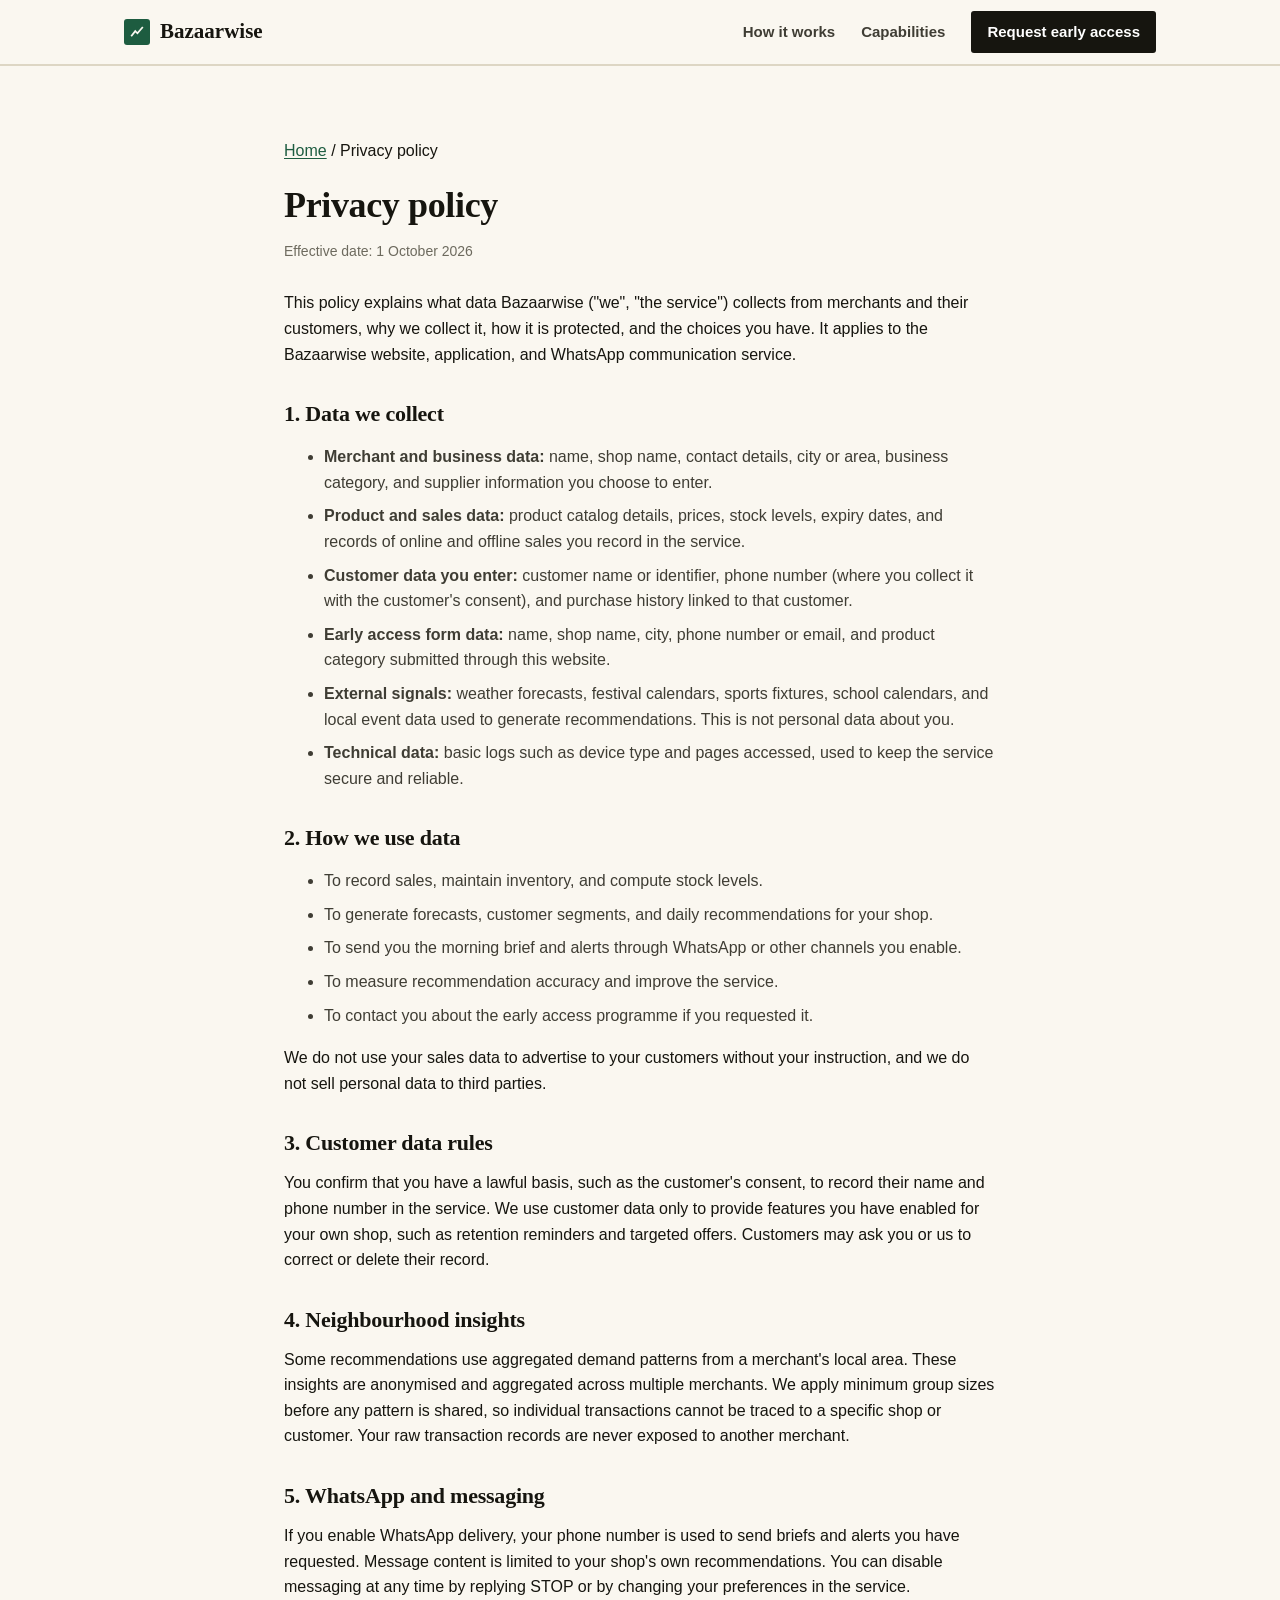
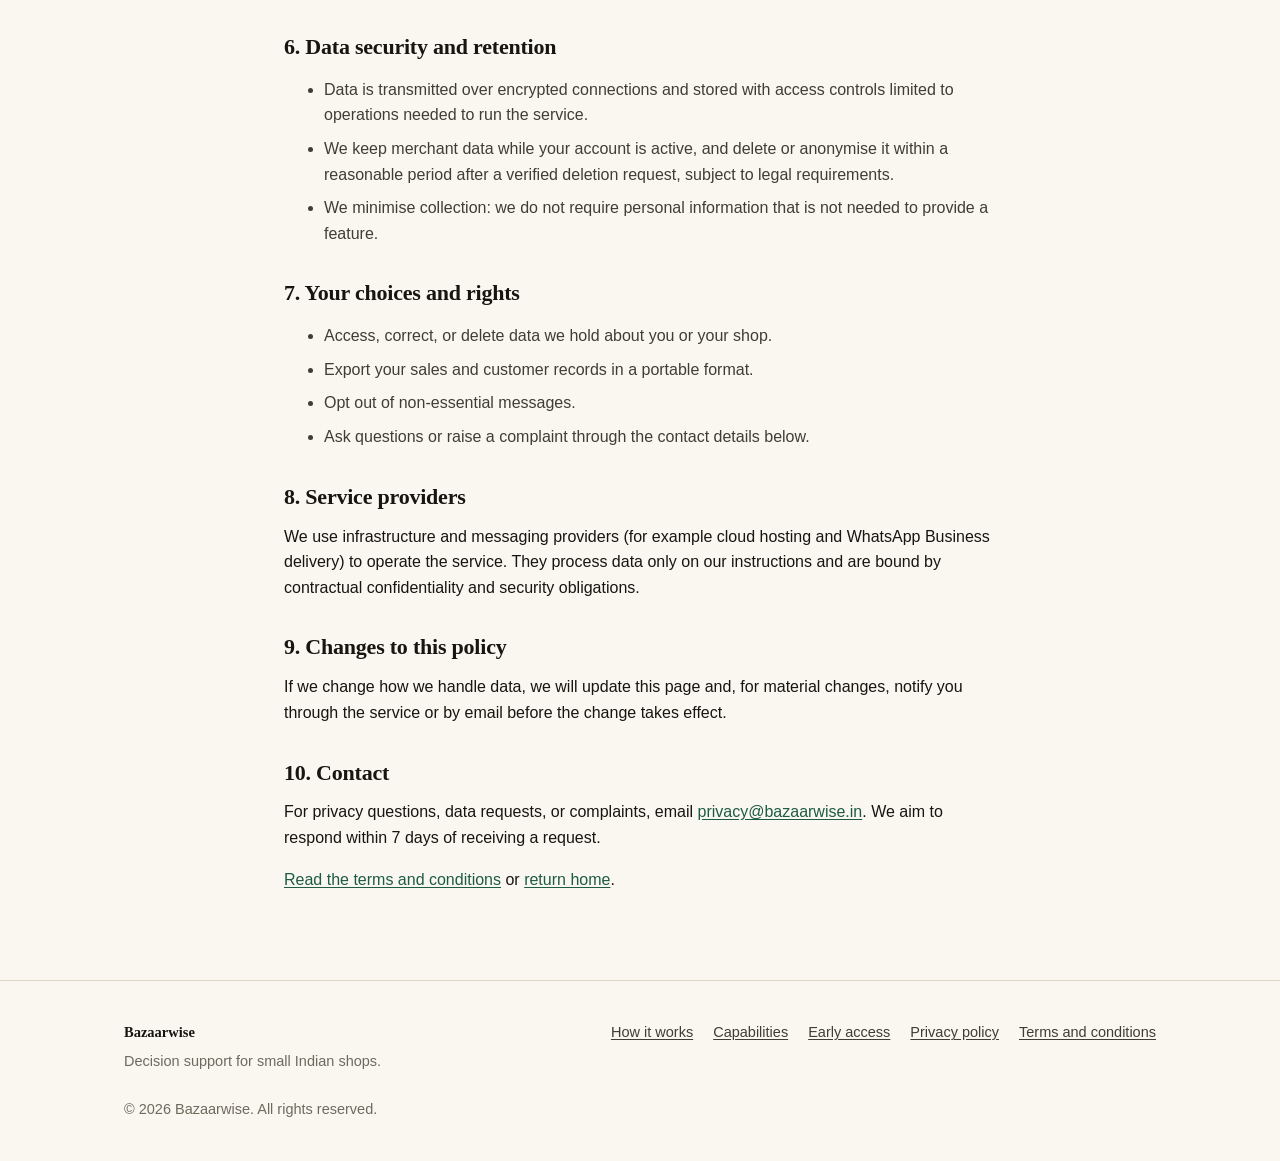
==== privacy.html @ 32039624 "Add Bazaarwise marketing site: index, privacy, terms, styles, script, favicon" ====
<!DOCTYPE html>
<html lang="en">
<head>
  <meta charset="UTF-8">
  <meta name="viewport" content="width=device-width, initial-scale=1.0">
  <title>Privacy policy: Bazaarwise</title>
  <meta name="description" content="How Bazaarwise collects, uses, stores, and deletes data for merchants and their customers, including rules for aggregated neighbourhood insights.">
  <link rel="icon" href="favicon.svg" type="image/svg+xml">
  <link rel="stylesheet" href="styles.css">
</head>
<body>
  <header class="site-header">
    <div class="container header-inner">
      <a class="brand" href="index.html">
        <span class="brand-mark" aria-hidden="true">
          <svg width="14" height="14" viewBox="0 0 32 32" fill="none"><path d="M4 24 L12 14 L17 19 L28 6" stroke="#faf7f0" stroke-width="4" stroke-linecap="square"/></svg>
        </span>
        Bazaarwise
      </a>
      <button class="menu-toggle" type="button" aria-expanded="false" aria-label="Toggle navigation">Menu</button>
      <nav class="nav" aria-label="Main">
        <a href="index.html#how">How it works</a>
        <a href="index.html#capabilities">Capabilities</a>
        <a href="index.html#early-access" class="nav-cta">Request early access</a>
      </nav>
    </div>
  </header>

  <main>
    <section class="section">
      <div class="container legal">
        <p class="breadcrumb"><a href="index.html">Home</a> / Privacy policy</p>
        <h1>Privacy policy</h1>
        <p class="updated">Effective date: 1 October 2026</p>

        <p>This policy explains what data Bazaarwise ("we", "the service") collects from merchants and their customers, why we collect it, how it is protected, and the choices you have. It applies to the Bazaarwise website, application, and WhatsApp communication service.</p>

        <h2>1. Data we collect</h2>
        <ul>
          <li><strong>Merchant and business data:</strong> name, shop name, contact details, city or area, business category, and supplier information you choose to enter.</li>
          <li><strong>Product and sales data:</strong> product catalog details, prices, stock levels, expiry dates, and records of online and offline sales you record in the service.</li>
          <li><strong>Customer data you enter:</strong> customer name or identifier, phone number (where you collect it with the customer's consent), and purchase history linked to that customer.</li>
          <li><strong>Early access form data:</strong> name, shop name, city, phone number or email, and product category submitted through this website.</li>
          <li><strong>External signals:</strong> weather forecasts, festival calendars, sports fixtures, school calendars, and local event data used to generate recommendations. This is not personal data about you.</li>
          <li><strong>Technical data:</strong> basic logs such as device type and pages accessed, used to keep the service secure and reliable.</li>
        </ul>

        <h2>2. How we use data</h2>
        <ul>
          <li>To record sales, maintain inventory, and compute stock levels.</li>
          <li>To generate forecasts, customer segments, and daily recommendations for your shop.</li>
          <li>To send you the morning brief and alerts through WhatsApp or other channels you enable.</li>
          <li>To measure recommendation accuracy and improve the service.</li>
          <li>To contact you about the early access programme if you requested it.</li>
        </ul>
        <p>We do not use your sales data to advertise to your customers without your instruction, and we do not sell personal data to third parties.</p>

        <h2>3. Customer data rules</h2>
        <p>You confirm that you have a lawful basis, such as the customer's consent, to record their name and phone number in the service. We use customer data only to provide features you have enabled for your own shop, such as retention reminders and targeted offers. Customers may ask you or us to correct or delete their record.</p>

        <h2>4. Neighbourhood insights</h2>
        <p>Some recommendations use aggregated demand patterns from a merchant's local area. These insights are anonymised and aggregated across multiple merchants. We apply minimum group sizes before any pattern is shared, so individual transactions cannot be traced to a specific shop or customer. Your raw transaction records are never exposed to another merchant.</p>

        <h2>5. WhatsApp and messaging</h2>
        <p>If you enable WhatsApp delivery, your phone number is used to send briefs and alerts you have requested. Message content is limited to your shop's own recommendations. You can disable messaging at any time by replying STOP or by changing your preferences in the service.</p>

        <h2>6. Data security and retention</h2>
        <ul>
          <li>Data is transmitted over encrypted connections and stored with access controls limited to operations needed to run the service.</li>
          <li>We keep merchant data while your account is active, and delete or anonymise it within a reasonable period after a verified deletion request, subject to legal requirements.</li>
          <li>We minimise collection: we do not require personal information that is not needed to provide a feature.</li>
        </ul>

        <h2>7. Your choices and rights</h2>
        <ul>
          <li>Access, correct, or delete data we hold about you or your shop.</li>
          <li>Export your sales and customer records in a portable format.</li>
          <li>Opt out of non-essential messages.</li>
          <li>Ask questions or raise a complaint through the contact details below.</li>
        </ul>

        <h2>8. Service providers</h2>
        <p>We use infrastructure and messaging providers (for example cloud hosting and WhatsApp Business delivery) to operate the service. They process data only on our instructions and are bound by contractual confidentiality and security obligations.</p>

        <h2>9. Changes to this policy</h2>
        <p>If we change how we handle data, we will update this page and, for material changes, notify you through the service or by email before the change takes effect.</p>

        <h2>10. Contact</h2>
        <p>For privacy questions, data requests, or complaints, email <a href="mailto:privacy@bazaarwise.in">privacy@bazaarwise.in</a>. We aim to respond within 7 days of receiving a request.</p>

        <p><a href="terms.html">Read the terms and conditions</a> or <a href="index.html">return home</a>.</p>
      </div>
    </section>
  </main>

  <footer class="site-footer">
    <div class="container footer-inner">
      <div>
        <span class="footer-brand">Bazaarwise</span>
        <p style="margin:6px 0 0;">Decision support for small Indian shops.</p>
      </div>
      <div class="footer-links">
        <a href="index.html#how">How it works</a>
        <a href="index.html#capabilities">Capabilities</a>
        <a href="index.html#early-access">Early access</a>
        <a href="privacy.html">Privacy policy</a>
        <a href="terms.html">Terms and conditions</a>
      </div>
      <div>&copy; 2026 Bazaarwise. All rights reserved.</div>
    </div>
  </footer>

  <script src="script.js"></script>
</body>
</html>
---- styles.css ----
/* Bazaarwise marketing site
   Editorial, restrained design. No gradients, no pill buttons, no animation theatre. */

:root {
  --ink: #16150f;
  --ink-soft: #3f3d34;
  --muted: #6d6a5e;
  --paper: #faf7f0;
  --paper-deep: #f1ecdf;
  --line: #ddd6c4;
  --accent: #1d5c40;
  --accent-ink: #ffffff;
  --alert: #8a4b12;
  --alert-bg: #f7ecd9;
  --ok-bg: #e5efe7;
  --radius: 3px;
  --max: 1080px;
}

* { box-sizing: border-box; }

html { -webkit-text-size-adjust: 100%; }

body {
  margin: 0;
  background: var(--paper);
  color: var(--ink);
  font-family: -apple-system, BlinkMacSystemFont, "Segoe UI", Roboto, Helvetica, Arial, sans-serif;
  font-size: 17px;
  line-height: 1.6;
}

img, svg { max-width: 100%; }

a { color: var(--accent); text-decoration: underline; text-underline-offset: 2px; }
a:hover { color: var(--ink); }

h1, h2, h3 {
  font-family: Georgia, "Times New Roman", serif;
  font-weight: 700;
  line-height: 1.18;
  margin: 0 0 14px;
  letter-spacing: -0.01em;
}

h1 { font-size: 44px; }
h2 { font-size: 32px; }
h3 { font-size: 20px; }

p { margin: 0 0 16px; }

.container {
  max-width: var(--max);
  margin: 0 auto;
  padding: 0 24px;
}

.eyebrow {
  font-size: 13px;
  font-weight: 700;
  text-transform: uppercase;
  letter-spacing: 0.09em;
  color: var(--muted);
  margin: 0 0 12px;
}

.section {
  padding: 72px 0;
  border-top: 1px solid var(--line);
}

.section-head { max-width: 720px; margin-bottom: 36px; }
.section-head p { color: var(--ink-soft); margin-bottom: 0; }

/* Header */

.site-header {
  border-bottom: 1px solid var(--line);
  background: var(--paper);
  position: sticky;
  top: 0;
  z-index: 20;
}

.header-inner {
  display: flex;
  align-items: center;
  justify-content: space-between;
  gap: 20px;
  min-height: 64px;
}

.brand {
  display: flex;
  align-items: center;
  gap: 10px;
  text-decoration: none;
  color: var(--ink);
  font-family: Georgia, serif;
  font-size: 21px;
  font-weight: 700;
}

.brand-mark {
  width: 26px;
  height: 26px;
  background: var(--accent);
  border-radius: var(--radius);
  display: inline-flex;
  align-items: center;
  justify-content: center;
}

.brand-mark svg { display: block; }

.nav { display: flex; align-items: center; gap: 26px; }

.nav a {
  color: var(--ink-soft);
  text-decoration: none;
  font-size: 15px;
  font-weight: 600;
}

.nav a:hover { color: var(--accent); text-decoration: underline; }

.nav-cta {
  background: var(--ink);
  color: #fff !important;
  padding: 9px 16px;
  border-radius: var(--radius);
  text-decoration: none !important;
}

.nav-cta:hover { background: var(--accent); color: #fff !important; }

.menu-toggle {
  display: none;
  background: none;
  border: 1px solid var(--line);
  border-radius: var(--radius);
  padding: 7px 12px;
  font-size: 14px;
  font-weight: 600;
  color: var(--ink);
  cursor: pointer;
}

/* Buttons and forms */

.btn {
  display: inline-block;
  padding: 13px 22px;
  border-radius: var(--radius);
  font-size: 16px;
  font-weight: 700;
  text-decoration: none !important;
  border: 1px solid transparent;
  cursor: pointer;
  font-family: inherit;
  line-height: 1.3;
}

.btn-primary { background: var(--accent); color: #fff !important; }
.btn-primary:hover { background: #164a34; color: #fff !important; }

.btn-secondary {
  background: transparent;
  color: var(--ink) !important;
  border-color: var(--ink);
}
.btn-secondary:hover { background: var(--ink); color: #fff !important; }

.form-grid { display: grid; gap: 14px; max-width: 480px; }

label {
  display: block;
  font-size: 14px;
  font-weight: 700;
  margin-bottom: 5px;
}

input, select {
  width: 100%;
  padding: 11px 12px;
  border: 1px solid var(--line);
  border-radius: var(--radius);
  background: #fff;
  font-size: 16px;
  font-family: inherit;
  color: var(--ink);
}

input:focus, select:focus {
  outline: 2px solid var(--accent);
  outline-offset: 1px;
  border-color: var(--accent);
}

.form-note { font-size: 14px; color: var(--muted); margin-top: 10px; }

.form-status, .form-error {
  display: none;
  margin-top: 14px;
  padding: 12px 14px;
  border-radius: var(--radius);
  font-size: 15px;
}

.form-status {
  background: var(--ok-bg);
  border: 1px solid #bcd4c3;
}

.form-error {
  background: var(--alert-bg);
  border: 1px solid #e3c9a1;
  color: var(--alert);
}


/* Hero */

.hero { padding: 72px 0 80px; }

.hero-grid {
  display: grid;
  grid-template-columns: 1.05fr 0.95fr;
  gap: 56px;
  align-items: start;
}

.hero h1 { font-size: 46px; margin-bottom: 18px; }

.hero-sub {
  font-size: 19px;
  color: var(--ink-soft);
  margin-bottom: 26px;
  max-width: 34em;
}

.hero-actions { display: flex; gap: 14px; flex-wrap: wrap; margin-bottom: 18px; }

.hero-fine { font-size: 14px; color: var(--muted); margin: 0; }

/* Morning brief card (hand-built product sample, clearly labelled) */

.brief {
  background: #fff;
  border: 1px solid var(--line);
  border-radius: var(--radius);
  box-shadow: 4px 4px 0 var(--paper-deep);
  overflow: hidden;
}

.brief-head {
  padding: 14px 18px;
  border-bottom: 1px solid var(--line);
  display: flex;
  justify-content: space-between;
  align-items: baseline;
  gap: 12px;
}

.brief-title { font-weight: 700; font-size: 15px; }
.brief-meta { font-size: 13px; color: var(--muted); }

.brief-label {
  padding: 8px 18px;
  background: var(--paper-deep);
  font-size: 12px;
  font-weight: 700;
  text-transform: uppercase;
  letter-spacing: 0.07em;
  color: var(--muted);
  border-bottom: 1px solid var(--line);
}

.brief-body { padding: 8px 18px 16px; }

.brief-item {
  padding: 13px 0;
  border-bottom: 1px solid var(--line);
  font-size: 15.5px;
  line-height: 1.5;
}

.brief-item:last-child { border-bottom: 0; }

.brief-item strong { display: block; font-size: 14px; margin-bottom: 2px; }

.brief-tag {
  display: inline-block;
  font-size: 12px;
  font-weight: 700;
  padding: 2px 7px;
  border-radius: 2px;
  margin-right: 7px;
  vertical-align: 1px;
}

.tag-stock { background: var(--ok-bg); color: var(--accent); }
.tag-expiry { background: var(--alert-bg); color: var(--alert); }
.tag-customer { background: var(--paper-deep); color: var(--ink-soft); }

.brief-why {
  display: block;
  font-size: 13.5px;
  color: var(--muted);
  margin-top: 3px;
}

/* Problem and feature cards */

.problem-grid {
  display: grid;
  grid-template-columns: repeat(3, 1fr);
  gap: 20px;
}

.card {
  background: #fff;
  border: 1px solid var(--line);
  border-radius: var(--radius);
  padding: 22px;
}

.card h3 { font-size: 18px; margin-bottom: 8px; }
.card p { font-size: 15.5px; color: var(--ink-soft); margin: 0; }

/* Chain (data to value) */

.chain {
  display: grid;
  grid-template-columns: repeat(6, 1fr);
  gap: 10px;
}

.chain-step {
  border: 1px solid var(--line);
  background: #fff;
  border-radius: var(--radius);
  padding: 16px 14px;
}

.chain-step .num {
  font-size: 12px;
  font-weight: 700;
  color: var(--accent);
  letter-spacing: 0.06em;
}

.chain-step h3 { font-size: 16px; margin: 6px 0 6px; }

.chain-step p { font-size: 14px; color: var(--muted); margin: 0; }

.feature-grid {
  display: grid;
  grid-template-columns: repeat(2, 1fr);
  gap: 20px;
}

.feature {
  border: 1px solid var(--line);
  background: #fff;
  border-radius: var(--radius);
  padding: 24px;
}

.feature h3 { font-size: 19px; margin-bottom: 8px; }
.feature p { font-size: 15.5px; color: var(--ink-soft); margin: 0 0 10px; }

.feature .why {
  font-size: 14.5px;
  color: var(--muted);
  border-left: 3px solid var(--accent);
  padding-left: 12px;
  margin: 0;
}

.form-status.visible, .form-error.visible { display: block; }

/* Signals */

.signal-columns {
  display: grid;
  grid-template-columns: 1fr 1fr;
  gap: 24px;
}

.signal-box {
  border: 1px solid var(--line);
  background: var(--paper-deep);
  border-radius: var(--radius);
  padding: 24px;
}

.signal-box h3 { font-size: 18px; }

.signal-box ul {
  margin: 0;
  padding-left: 18px;
  font-size: 15.5px;
  color: var(--ink-soft);
}

.signal-box li { margin-bottom: 7px; }

.privacy-note {
  margin-top: 24px;
  padding: 18px 20px;
  background: #fff;
  border: 1px solid var(--line);
  border-left: 4px solid var(--accent);
  border-radius: var(--radius);
  font-size: 15.5px;
  color: var(--ink-soft);
}

.privacy-note strong { color: var(--ink); }

/* Positioning */

.positioning { background: var(--ink); color: #f4f1e8; border-top: 0; }
.positioning h2 { color: #fff; }

.positioning-grid {
  display: grid;
  grid-template-columns: 1fr 1fr;
  gap: 40px;
}

.positioning ul { margin: 0; padding-left: 20px; }
.positioning li { margin-bottom: 9px; font-size: 16px; }
.positioning .muted-list li { color: #b8b3a4; }
.positioning p { color: #d9d4c6; }

/* KPIs */

.kpi-grid {
  display: grid;
  grid-template-columns: repeat(2, 1fr);
  gap: 16px;
}

.kpi {
  border: 1px solid var(--line);
  background: #fff;
  border-radius: var(--radius);
  padding: 18px 20px;
}

.kpi h3 { font-size: 17px; margin-bottom: 4px; }
.kpi p { font-size: 14.5px; color: var(--muted); margin: 0; }

.target-note {
  margin-top: 20px;
  font-size: 14.5px;
  color: var(--muted);
  border-left: 3px solid var(--alert);
  padding-left: 12px;
}

/* Roadmap */

.roadmap-grid {
  display: grid;
  grid-template-columns: repeat(3, 1fr);
  gap: 20px;
}

.roadmap-col h3 {
  font-size: 17px;
  padding-bottom: 8px;
  border-bottom: 2px solid var(--accent);
}

.roadmap-col ol {
  margin: 0;
  padding-left: 18px;
  font-size: 15.5px;
  color: var(--ink-soft);
}

.roadmap-col li { margin-bottom: 7px; }

/* Sign-up */

.signup { background: var(--paper-deep); }

.signup-grid {
  display: grid;
  grid-template-columns: 1fr 1fr;
  gap: 48px;
  align-items: start;
}

.signup ul { padding-left: 18px; font-size: 15.5px; color: var(--ink-soft); }
.signup li { margin-bottom: 7px; }

/* Footer */

.site-footer {
  border-top: 1px solid var(--line);
  padding: 40px 0;
  font-size: 14.5px;
  color: var(--muted);
  background: var(--paper);
}

.footer-inner {
  display: flex;
  justify-content: space-between;
  gap: 24px;
  flex-wrap: wrap;
}

.footer-links { display: flex; gap: 20px; flex-wrap: wrap; }
.footer-links a { color: var(--ink-soft); }
.footer-brand { font-family: Georgia, serif; font-weight: 700; color: var(--ink); }

/* Legal pages */

.legal { max-width: 760px; }
.legal h1 { font-size: 36px; }
.legal .updated { font-size: 14px; color: var(--muted); margin-bottom: 28px; }
.legal h2 { font-size: 22px; margin-top: 34px; }
.legal li { margin-bottom: 8px; color: var(--ink-soft); }
.legal p, .legal li { font-size: 16px; }
.breadcrumb { font-size: 14px; margin-bottom: 20px; }

/* Responsive */

@media (max-width: 960px) {
  h1, .hero h1 { font-size: 36px; }
  h2 { font-size: 27px; }
  .hero-grid { grid-template-columns: 1fr; gap: 40px; }
  .problem-grid, .roadmap-grid { grid-template-columns: 1fr 1fr; }
  .chain { grid-template-columns: repeat(3, 1fr); }
  .positioning-grid, .signup-grid { grid-template-columns: 1fr; gap: 28px; }
}

@media (max-width: 720px) {
  body { font-size: 16px; }
  .nav {
    display: none;
    position: absolute;
    top: 64px;
    left: 0;
    right: 0;
    background: var(--paper);
    border-bottom: 1px solid var(--line);
    flex-direction: column;
    align-items: flex-start;
    padding: 16px 24px 20px;
    gap: 14px;
  }
  .nav.open { display: flex; }
  .menu-toggle { display: block; }
  .header-inner { position: relative; }
  .section { padding: 52px 0; }
  .hero { padding: 48px 0 56px; }
  h1, .hero h1 { font-size: 31px; }
  .problem-grid, .feature-grid, .signal-columns,
  .kpi-grid, .roadmap-grid { grid-template-columns: 1fr; }
  .chain { grid-template-columns: 1fr 1fr; }
  .hero-actions .btn { width: 100%; text-align: center; }
}
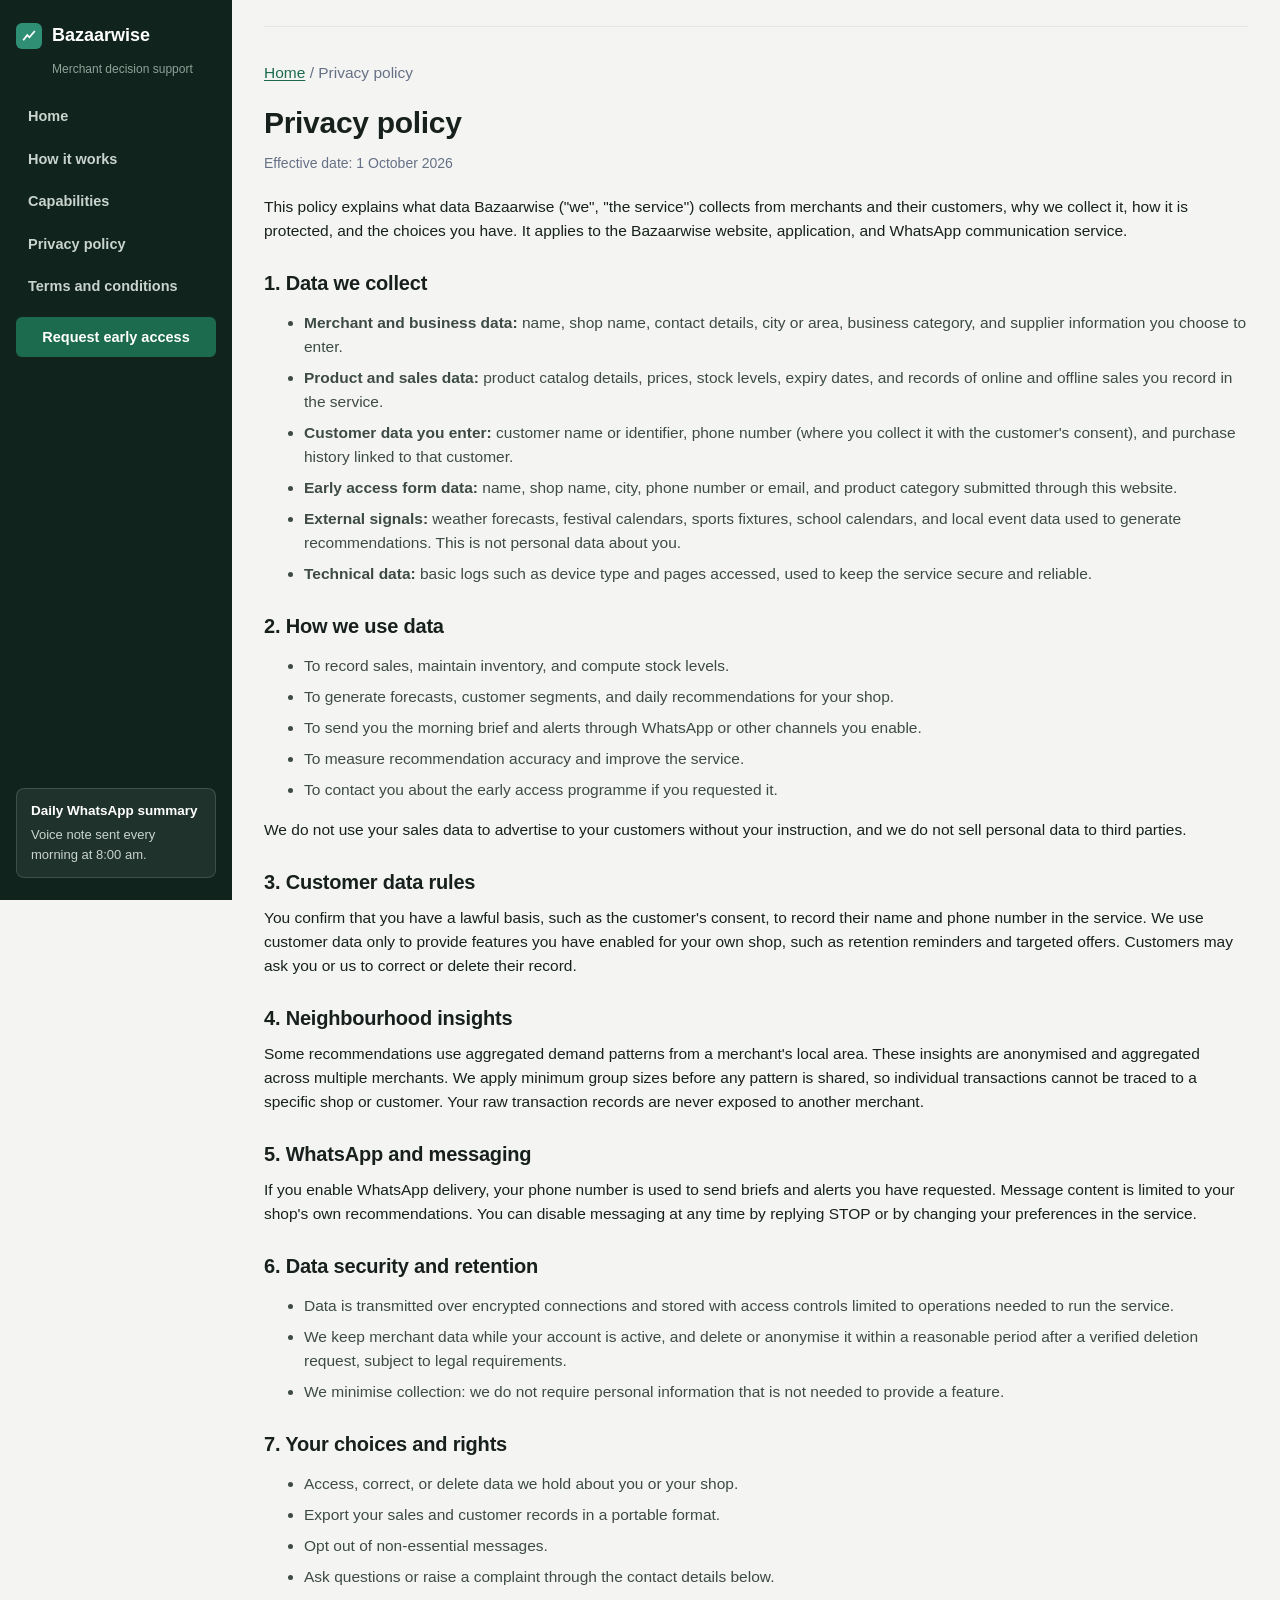
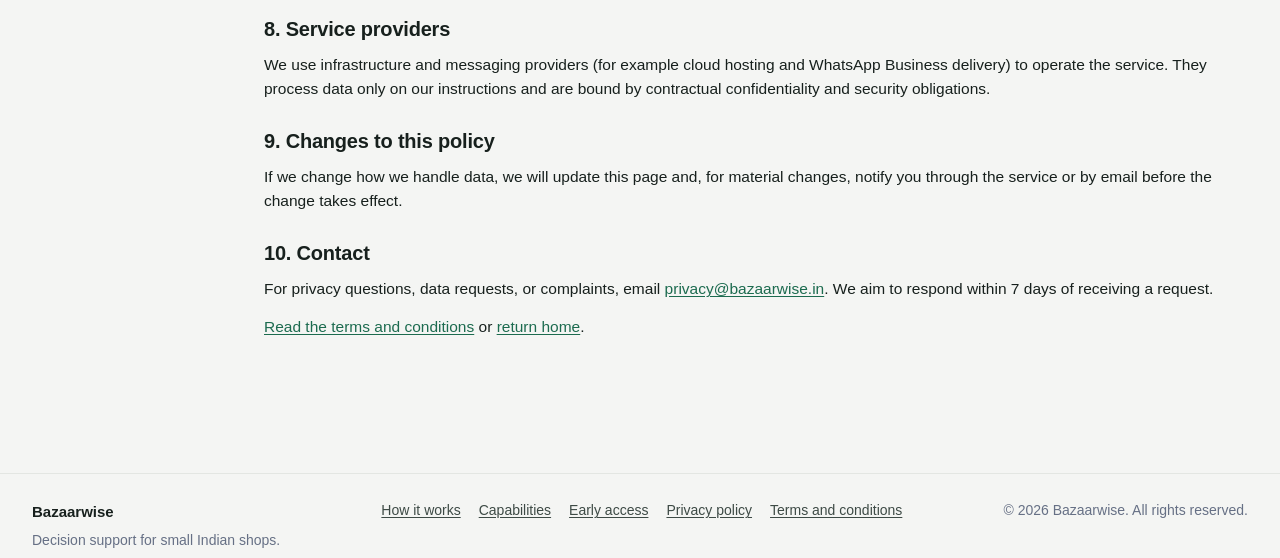
==== commit 7d21fef7: "Redesign site to dashboard style: dark sidebar, sample dashboard first screen, white panels" ====
--- a/privacy.html
+++ b/privacy.html
@@ -9,24 +9,31 @@
   <link rel="stylesheet" href="styles.css">
 </head>
 <body>
-  <header class="site-header">
-    <div class="container header-inner">
-      <a class="brand" href="index.html">
-        <span class="brand-mark" aria-hidden="true">
-          <svg width="14" height="14" viewBox="0 0 32 32" fill="none"><path d="M4 24 L12 14 L17 19 L28 6" stroke="#faf7f0" stroke-width="4" stroke-linecap="square"/></svg>
-        </span>
-        Bazaarwise
-      </a>
-      <button class="menu-toggle" type="button" aria-expanded="false" aria-label="Toggle navigation">Menu</button>
-      <nav class="nav" aria-label="Main">
-        <a href="index.html#how">How it works</a>
-        <a href="index.html#capabilities">Capabilities</a>
-        <a href="index.html#early-access" class="nav-cta">Request early access</a>
-      </nav>
+  <div class="app">
+  <aside class="sidebar">
+    <a class="brand" href="index.html">
+      <span class="brand-mark" aria-hidden="true">
+        <svg width="14" height="14" viewBox="0 0 32 32" fill="none"><path d="M4 24 L12 14 L17 19 L28 6" stroke="#ffffff" stroke-width="4" stroke-linecap="square"/></svg>
+      </span>
+      Bazaarwise
+    </a>
+    <div class="brand-sub">Merchant decision support</div>
+    <button class="menu-toggle" type="button" aria-expanded="false" aria-label="Toggle navigation">Menu</button>
+    <nav class="nav" aria-label="Main">
+      <a href="index.html">Home</a>
+      <a href="index.html#how">How it works</a>
+      <a href="index.html#capabilities">Capabilities</a>
+      <a href="privacy.html">Privacy policy</a>
+      <a href="terms.html">Terms and conditions</a>
+      <a href="index.html#early-access" class="nav-cta">Request early access</a>
+    </nav>
+    <div class="side-note">
+      <strong>Daily WhatsApp summary</strong>
+      Voice note sent every morning at 8:00 am.
     </div>
-  </header>
+  </aside>
 
-  <main>
+  <main class="main">
     <section class="section">
       <div class="container legal">
         <p class="breadcrumb"><a href="index.html">Home</a> / Privacy policy</p>
@@ -109,6 +116,7 @@
       <div>&copy; 2026 Bazaarwise. All rights reserved.</div>
     </div>
   </footer>
+  </div>
 
   <script src="script.js"></script>
 </body>
--- a/styles.css
+++ b/styles.css
@@ -1,20 +1,26 @@
-/* Bazaarwise marketing site
-   Editorial, restrained design. No gradients, no pill buttons, no animation theatre. */
+/* Bazaarwise dashboard-style site
+   Dark sidebar, white panels, green accents, sans-serif, flat cards. */
 
 :root {
-  --ink: #16150f;
-  --ink-soft: #3f3d34;
-  --muted: #6d6a5e;
-  --paper: #faf7f0;
-  --paper-deep: #f1ecdf;
-  --line: #ddd6c4;
-  --accent: #1d5c40;
-  --accent-ink: #ffffff;
-  --alert: #8a4b12;
-  --alert-bg: #f7ecd9;
-  --ok-bg: #e5efe7;
-  --radius: 3px;
-  --max: 1080px;
+  --ink: #17201d;
+  --ink-soft: #3d4a45;
+  --muted: #667085;
+  --bg: #f4f5f3;
+  --panel: #ffffff;
+  --line: #e3e6e2;
+  --side: #10231c;
+  --side-ink: #c9d4ce;
+  --green: #1c6b4f;
+  --green-dark: #155540;
+  --teal: #7cc3ad;
+  --teal-dark: #2f8f74;
+  --red: #b42318;
+  --red-bg: #fdecec;
+  --amber: #8a5a06;
+  --amber-bg: #fdf1dd;
+  --green-bg: #e7f3ee;
+  --radius: 10px;
+  --radius-sm: 6px;
 }
 
 * { box-sizing: border-box; }
@@ -23,71 +29,48 @@
 
 body {
   margin: 0;
-  background: var(--paper);
+  background: var(--bg);
   color: var(--ink);
   font-family: -apple-system, BlinkMacSystemFont, "Segoe UI", Roboto, Helvetica, Arial, sans-serif;
-  font-size: 17px;
-  line-height: 1.6;
-}
-
-img, svg { max-width: 100%; }
-
-a { color: var(--accent); text-decoration: underline; text-underline-offset: 2px; }
+  font-size: 16px;
+  line-height: 1.55;
+}
+
+a { color: var(--green); text-decoration: underline; text-underline-offset: 2px; }
 a:hover { color: var(--ink); }
 
 h1, h2, h3 {
-  font-family: Georgia, "Times New Roman", serif;
+  font-family: inherit;
   font-weight: 700;
-  line-height: 1.18;
-  margin: 0 0 14px;
+  line-height: 1.2;
+  margin: 0 0 12px;
   letter-spacing: -0.01em;
-}
-
-h1 { font-size: 44px; }
-h2 { font-size: 32px; }
-h3 { font-size: 20px; }
-
-p { margin: 0 0 16px; }
-
-.container {
-  max-width: var(--max);
-  margin: 0 auto;
-  padding: 0 24px;
-}
-
-.eyebrow {
-  font-size: 13px;
-  font-weight: 700;
-  text-transform: uppercase;
-  letter-spacing: 0.09em;
-  color: var(--muted);
-  margin: 0 0 12px;
-}
-
-.section {
-  padding: 72px 0;
-  border-top: 1px solid var(--line);
-}
-
-.section-head { max-width: 720px; margin-bottom: 36px; }
-.section-head p { color: var(--ink-soft); margin-bottom: 0; }
-
-/* Header */
-
-.site-header {
-  border-bottom: 1px solid var(--line);
-  background: var(--paper);
-  position: sticky;
+  color: var(--ink);
+}
+
+h1 { font-size: 34px; }
+h2 { font-size: 26px; }
+h3 { font-size: 18px; }
+
+p { margin: 0 0 14px; }
+
+/* App shell with fixed sidebar */
+
+.app { min-height: 100vh; }
+
+.sidebar {
+  position: fixed;
   top: 0;
-  z-index: 20;
-}
-
-.header-inner {
-  display: flex;
-  align-items: center;
-  justify-content: space-between;
-  gap: 20px;
-  min-height: 64px;
+  left: 0;
+  bottom: 0;
+  width: 232px;
+  background: var(--side);
+  color: var(--side-ink);
+  padding: 22px 16px;
+  display: flex;
+  flex-direction: column;
+  gap: 18px;
+  z-index: 30;
 }
 
 .brand {
@@ -95,166 +78,384 @@
   align-items: center;
   gap: 10px;
   text-decoration: none;
-  color: var(--ink);
-  font-family: Georgia, serif;
-  font-size: 21px;
+  color: #ffffff;
+  font-size: 18px;
   font-weight: 700;
 }
 
 .brand-mark {
   width: 26px;
   height: 26px;
-  background: var(--accent);
-  border-radius: var(--radius);
+  background: var(--teal-dark);
+  border-radius: var(--radius-sm);
   display: inline-flex;
   align-items: center;
   justify-content: center;
-}
-
-.brand-mark svg { display: block; }
-
-.nav { display: flex; align-items: center; gap: 26px; }
-
-.nav a {
-  color: var(--ink-soft);
-  text-decoration: none;
-  font-size: 15px;
-  font-weight: 600;
-}
-
-.nav a:hover { color: var(--accent); text-decoration: underline; }
-
-.nav-cta {
-  background: var(--ink);
-  color: #fff !important;
-  padding: 9px 16px;
-  border-radius: var(--radius);
-  text-decoration: none !important;
-}
-
-.nav-cta:hover { background: var(--accent); color: #fff !important; }
+  flex: none;
+}
+
+.brand-sub {
+  font-size: 12px;
+  color: #8fa39a;
+  margin: -8px 0 0 36px;
+}
 
 .menu-toggle {
   display: none;
   background: none;
-  border: 1px solid var(--line);
-  border-radius: var(--radius);
+  border: 1px solid rgba(255, 255, 255, 0.25);
+  border-radius: var(--radius-sm);
   padding: 7px 12px;
   font-size: 14px;
   font-weight: 600;
-  color: var(--ink);
+  color: #ffffff;
   cursor: pointer;
 }
 
-/* Buttons and forms */
+.nav {
+  display: flex;
+  flex-direction: column;
+  gap: 2px;
+}
+
+.nav a {
+  display: block;
+  padding: 9px 12px;
+  border-radius: var(--radius-sm);
+  color: var(--side-ink);
+  text-decoration: none;
+  font-size: 14.5px;
+  font-weight: 600;
+}
+
+.nav a:hover { background: rgba(255, 255, 255, 0.08); color: #ffffff; }
+
+.nav a.nav-cta {
+  background: var(--green);
+  color: #ffffff !important;
+  text-align: center;
+  margin-top: 8px;
+}
+
+.nav a.nav-cta:hover { background: var(--teal-dark); }
+
+.side-note {
+  margin-top: auto;
+  background: rgba(255, 255, 255, 0.07);
+  border: 1px solid rgba(255, 255, 255, 0.14);
+  border-radius: 8px;
+  padding: 12px 14px;
+  font-size: 13px;
+  color: var(--side-ink);
+}
+
+.side-note strong { display: block; color: #ffffff; font-size: 13.5px; margin-bottom: 3px; }
+
+.main {
+  margin-left: 232px;
+  padding: 26px 32px 56px;
+  max-width: 1280px;
+}
+
+/* Buttons, badges */
 
 .btn {
   display: inline-block;
-  padding: 13px 22px;
-  border-radius: var(--radius);
-  font-size: 16px;
-  font-weight: 700;
+  padding: 10px 18px;
+  border-radius: var(--radius-sm);
+  font-size: 15px;
+  font-weight: 600;
   text-decoration: none !important;
   border: 1px solid transparent;
   cursor: pointer;
   font-family: inherit;
-  line-height: 1.3;
-}
-
-.btn-primary { background: var(--accent); color: #fff !important; }
-.btn-primary:hover { background: #164a34; color: #fff !important; }
-
-.btn-secondary {
-  background: transparent;
+  line-height: 1.35;
+  background: var(--panel);
   color: var(--ink) !important;
-  border-color: var(--ink);
-}
-.btn-secondary:hover { background: var(--ink); color: #fff !important; }
-
-.form-grid { display: grid; gap: 14px; max-width: 480px; }
-
-label {
-  display: block;
+}
+
+.btn-primary { background: var(--green); color: #fff !important; }
+.btn-primary:hover { background: var(--green-dark); color: #fff !important; }
+
+.btn-outline { background: var(--panel); border-color: var(--line); color: var(--ink) !important; }
+.btn-outline:hover { border-color: var(--ink); color: var(--ink) !important; }
+
+.badge {
+  display: inline-block;
+  font-size: 12px;
+  font-weight: 600;
+  padding: 3px 10px;
+  border-radius: 999px;
+  white-space: nowrap;
+  line-height: 1.5;
+}
+
+.badge-high { background: var(--red-bg); color: var(--red); }
+.badge-med { background: var(--amber-bg); color: var(--amber); }
+.badge-out { background: var(--red-bg); color: var(--red); }
+.badge-warn { background: var(--amber-bg); color: var(--amber); }
+.badge-ok { background: var(--green-bg); color: var(--green); }
+.badge-sample { background: var(--amber-bg); color: var(--amber); }
+
+/* Dashboard head and stat row */
+
+.dash-head {
+  display: flex;
+  justify-content: space-between;
+  align-items: flex-start;
+  gap: 16px;
+  flex-wrap: wrap;
+  margin-bottom: 18px;
+}
+
+.dash-title { font-size: 30px; margin: 0 0 2px; }
+.dash-date { color: var(--muted); font-size: 14.5px; margin: 0; }
+
+.dash-actions { display: flex; align-items: center; gap: 10px; flex-wrap: wrap; }
+
+.stat-row {
+  display: grid;
+  grid-template-columns: repeat(5, 1fr);
+  background: var(--panel);
+  border: 1px solid var(--line);
+  border-radius: var(--radius);
+  overflow: hidden;
+  margin-bottom: 18px;
+}
+
+.stat { padding: 16px 18px; border-right: 1px solid var(--line); }
+.stat:last-child { border-right: 0; }
+.stat .label { font-size: 13px; color: var(--muted); margin-bottom: 6px; }
+.stat .value { font-size: 26px; font-weight: 700; letter-spacing: -0.02em; margin-bottom: 4px; }
+.stat .delta { font-size: 13px; color: var(--green); font-weight: 600; }
+.stat .delta.flat { color: var(--muted); font-weight: 400; }
+.stat .delta.down { color: var(--red); }
+
+/* Panels and grids */
+
+.grid-2 {
+  display: grid;
+  grid-template-columns: 1.4fr 1fr;
+  gap: 18px;
+  margin-bottom: 18px;
+}
+
+.grid-3 {
+  display: grid;
+  grid-template-columns: repeat(3, 1fr);
+  gap: 18px;
+  margin-bottom: 18px;
+}
+
+.panel {
+  background: var(--panel);
+  border: 1px solid var(--line);
+  border-radius: var(--radius);
+  padding: 20px 22px;
+}
+
+.panel h3 { font-size: 17px; margin-bottom: 4px; }
+
+.panel-sub { font-size: 14px; color: var(--muted); margin-bottom: 14px; }
+
+.sample-note { font-size: 13.5px; color: var(--muted); margin: 0; }
+
+/* Chart */
+
+.chart-head {
+  display: flex;
+  justify-content: space-between;
+  align-items: flex-start;
+  gap: 14px;
+  flex-wrap: wrap;
+  margin-bottom: 8px;
+}
+
+.legend { display: flex; gap: 14px; font-size: 13px; color: var(--muted); flex-wrap: wrap; }
+.legend span { display: inline-flex; align-items: center; gap: 6px; }
+.legend i { width: 11px; height: 11px; border-radius: 2px; display: inline-block; }
+.legend .sw-store { background: var(--green); }
+.legend .sw-online { background: var(--teal); }
+.legend .sw-fc { background: var(--green-bg); border: 1px dashed var(--teal-dark); }
+
+.chart {
+  position: relative;
+  height: 260px;
+  border-left: 1px solid var(--line);
+  border-bottom: 1px solid var(--line);
+  padding: 8px 4px 0;
+  display: flex;
+  align-items: flex-end;
+  gap: 6px;
+}
+
+.chart .gridline {
+  position: absolute;
+  left: 0;
+  right: 0;
+  border-top: 1px dashed var(--line);
+  font-size: 11px;
+  color: var(--muted);
+}
+
+.chart .gridline span { position: absolute; top: -8px; left: 6px; background: var(--panel); padding: 0 4px; }
+
+.bar {
+  flex: 1;
+  height: 100%;
+  display: flex;
+  flex-direction: column-reverse;
+  min-width: 0;
+  position: relative;
+  z-index: 1;
+}
+
+.bar i { display: block; background: var(--green); border-radius: 2px 2px 0 0; }
+.bar b { display: block; background: var(--teal); }
+.bar.fc i { background: var(--green-bg); border: 1px dashed var(--teal-dark); border-bottom: 0; }
+.bar.fc b { background: transparent; border: 1px dashed var(--teal-dark); border-bottom: 0; }
+
+.fc-label {
+  position: absolute;
+  top: -4px;
+  right: 4px;
+  font-size: 12px;
+  font-weight: 700;
+  color: var(--green);
+  z-index: 2;
+}
+
+.axis {
+  display: flex;
+  justify-content: space-between;
+  font-size: 12px;
+  color: var(--muted);
+  padding-top: 6px;
+}
+
+.chip-row { display: flex; gap: 8px; flex-wrap: wrap; margin-top: 14px; align-items: center; }
+.chip-row .chip-label { font-size: 13px; color: var(--muted); }
+
+.chip {
+  font-size: 12.5px;
+  background: var(--bg);
+  border: 1px solid var(--line);
+  border-radius: var(--radius-sm);
+  padding: 3px 9px;
+  color: var(--ink-soft);
+}
+
+/* What to do today */
+
+.action {
+  display: flex;
+  gap: 14px;
+  align-items: flex-start;
+  justify-content: space-between;
+  padding: 14px 0;
+  border-bottom: 1px solid var(--line);
+}
+
+.action:last-child { border-bottom: 0; padding-bottom: 0; }
+.action-main { min-width: 0; }
+.action-top { display: flex; gap: 8px; align-items: center; margin-bottom: 4px; }
+.action-title { font-size: 15px; font-weight: 700; }
+.action-why { font-size: 13.5px; color: var(--muted); margin: 0; }
+.action .btn { flex: none; padding: 7px 13px; font-size: 13.5px; }
+
+/* Tables and meters */
+
+.meter {
+  display: flex;
+  height: 12px;
+  border-radius: 3px;
+  overflow: hidden;
+  margin-bottom: 12px;
+}
+.meter .m-ok { background: var(--green); }
+.meter .m-low { background: #e0a53c; }
+.meter .m-out { background: var(--red); }
+
+.count-row { display: flex; gap: 26px; margin-bottom: 14px; }
+.count-row .c-value { font-size: 24px; font-weight: 700; }
+.count-row .c-label { font-size: 13px; color: var(--muted); display: flex; align-items: center; gap: 6px; }
+.count-row .c-label i { width: 9px; height: 9px; border-radius: 2px; display: inline-block; }
+
+table.data {
+  width: 100%;
+  border-collapse: collapse;
   font-size: 14px;
+}
+
+table.data th {
+  text-align: left;
+  font-size: 12.5px;
+  color: var(--muted);
+  font-weight: 600;
+  padding: 7px 6px;
+  border-bottom: 1px solid var(--line);
+}
+
+table.data td { padding: 9px 6px; border-bottom: 1px solid var(--line); }
+table.data tr:last-child td { border-bottom: 0; }
+table.data .num { text-align: right; }
+table.data .up { color: var(--green); font-weight: 600; }
+table.data .down { color: var(--red); font-weight: 600; }
+
+.spark { vertical-align: middle; }
+
+/* Customers panel */
+
+.seg-bar { display: flex; height: 12px; border-radius: 3px; overflow: hidden; margin-bottom: 14px; }
+.seg-bar span { display: block; height: 100%; }
+
+.seg-list { list-style: none; margin: 0 0 16px; padding: 0; font-size: 14px; }
+.seg-list li { display: flex; justify-content: space-between; align-items: center; padding: 5px 0; }
+.seg-list .seg-name { display: inline-flex; align-items: center; gap: 8px; }
+.seg-list .seg-dot { width: 9px; height: 9px; border-radius: 2px; display: inline-block; }
+.seg-list .seg-count { font-weight: 700; }
+
+.acq-title { font-size: 13.5px; font-weight: 700; margin-bottom: 8px; }
+.acq-row { display: grid; grid-template-columns: 88px 1fr 40px; gap: 10px; align-items: center; font-size: 13.5px; padding: 4px 0; }
+.acq-track { height: 8px; background: var(--bg); border-radius: 3px; overflow: hidden; }
+.acq-fill { display: block; height: 100%; background: var(--green); }
+
+/* Hero and morning brief */
+
+.hero { margin-bottom: 26px; }
+
+.hero .eyebrow {
+  font-size: 13px;
   font-weight: 700;
-  margin-bottom: 5px;
-}
-
-input, select {
-  width: 100%;
-  padding: 11px 12px;
-  border: 1px solid var(--line);
-  border-radius: var(--radius);
-  background: #fff;
-  font-size: 16px;
-  font-family: inherit;
-  color: var(--ink);
-}
-
-input:focus, select:focus {
-  outline: 2px solid var(--accent);
-  outline-offset: 1px;
-  border-color: var(--accent);
-}
-
-.form-note { font-size: 14px; color: var(--muted); margin-top: 10px; }
-
-.form-status, .form-error {
-  display: none;
-  margin-top: 14px;
-  padding: 12px 14px;
-  border-radius: var(--radius);
-  font-size: 15px;
-}
-
-.form-status {
-  background: var(--ok-bg);
-  border: 1px solid #bcd4c3;
-}
-
-.form-error {
-  background: var(--alert-bg);
-  border: 1px solid #e3c9a1;
-  color: var(--alert);
-}
-
-
-/* Hero */
-
-.hero { padding: 72px 0 80px; }
+  text-transform: uppercase;
+  letter-spacing: 0.08em;
+  color: var(--muted);
+  margin: 0 0 10px;
+}
+
+.hero h1 { font-size: 38px; margin-bottom: 14px; max-width: 20em; }
+
+.hero-sub { font-size: 18px; color: var(--ink-soft); margin-bottom: 22px; max-width: 46em; }
+
+.hero-actions { display: flex; gap: 12px; flex-wrap: wrap; margin-bottom: 14px; }
+.hero-fine { font-size: 14px; color: var(--muted); margin: 0; }
 
 .hero-grid {
   display: grid;
-  grid-template-columns: 1.05fr 0.95fr;
-  gap: 56px;
+  grid-template-columns: 1.1fr 0.9fr;
+  gap: 24px;
   align-items: start;
 }
 
-.hero h1 { font-size: 46px; margin-bottom: 18px; }
-
-.hero-sub {
-  font-size: 19px;
-  color: var(--ink-soft);
-  margin-bottom: 26px;
-  max-width: 34em;
-}
-
-.hero-actions { display: flex; gap: 14px; flex-wrap: wrap; margin-bottom: 18px; }
-
-.hero-fine { font-size: 14px; color: var(--muted); margin: 0; }
-
-/* Morning brief card (hand-built product sample, clearly labelled) */
-
 .brief {
-  background: #fff;
-  border: 1px solid var(--line);
-  border-radius: var(--radius);
-  box-shadow: 4px 4px 0 var(--paper-deep);
+  background: var(--panel);
+  border: 1px solid var(--line);
+  border-radius: var(--radius);
   overflow: hidden;
 }
 
 .brief-head {
-  padding: 14px 18px;
+  padding: 13px 18px;
   border-bottom: 1px solid var(--line);
   display: flex;
   justify-content: space-between;
@@ -267,303 +468,309 @@
 
 .brief-label {
   padding: 8px 18px;
-  background: var(--paper-deep);
+  background: var(--bg);
   font-size: 12px;
   font-weight: 700;
   text-transform: uppercase;
-  letter-spacing: 0.07em;
+  letter-spacing: 0.06em;
   color: var(--muted);
   border-bottom: 1px solid var(--line);
 }
 
-.brief-body { padding: 8px 18px 16px; }
+.brief-body { padding: 6px 18px 14px; }
 
 .brief-item {
-  padding: 13px 0;
+  padding: 12px 0;
   border-bottom: 1px solid var(--line);
-  font-size: 15.5px;
+  font-size: 15px;
   line-height: 1.5;
 }
 
 .brief-item:last-child { border-bottom: 0; }
-
-.brief-item strong { display: block; font-size: 14px; margin-bottom: 2px; }
+.brief-item strong { display: block; font-size: 14.5px; margin-bottom: 2px; }
 
 .brief-tag {
   display: inline-block;
-  font-size: 12px;
+  font-size: 11.5px;
   font-weight: 700;
-  padding: 2px 7px;
-  border-radius: 2px;
+  padding: 2px 8px;
+  border-radius: 999px;
   margin-right: 7px;
   vertical-align: 1px;
 }
 
-.tag-stock { background: var(--ok-bg); color: var(--accent); }
-.tag-expiry { background: var(--alert-bg); color: var(--alert); }
-.tag-customer { background: var(--paper-deep); color: var(--ink-soft); }
-
-.brief-why {
-  display: block;
+.tag-stock { background: var(--green-bg); color: var(--green); }
+.tag-expiry { background: var(--red-bg); color: var(--red); }
+.tag-customer { background: var(--amber-bg); color: var(--amber); }
+
+.brief-why { display: block; font-size: 13.5px; color: var(--muted); margin-top: 3px; }
+
+/* Generic sections */
+
+.section {
+  padding: 34px 0;
+  border-top: 1px solid var(--line);
+}
+
+.section-head { max-width: 760px; margin-bottom: 22px; }
+.section-head p { color: var(--ink-soft); margin-bottom: 0; }
+
+.eyebrow {
+  font-size: 12.5px;
+  font-weight: 700;
+  text-transform: uppercase;
+  letter-spacing: 0.08em;
+  color: var(--muted);
+  margin: 0 0 10px;
+}
+
+/* Problem, chain, features */
+
+.problem-grid { display: grid; grid-template-columns: repeat(3, 1fr); gap: 16px; }
+
+.card {
+  background: var(--panel);
+  border: 1px solid var(--line);
+  border-radius: var(--radius);
+  padding: 18px 20px;
+}
+
+.card h3 { font-size: 16.5px; margin-bottom: 6px; }
+.card p { font-size: 14.5px; color: var(--ink-soft); margin: 0; }
+
+.chain { display: grid; grid-template-columns: repeat(6, 1fr); gap: 10px; }
+
+.chain-step {
+  border: 1px solid var(--line);
+  background: var(--panel);
+  border-radius: var(--radius);
+  padding: 14px;
+}
+
+.chain-step .num { font-size: 11.5px; font-weight: 700; color: var(--green); letter-spacing: 0.05em; }
+.chain-step h3 { font-size: 15.5px; margin: 6px 0 5px; }
+.chain-step p { font-size: 13.5px; color: var(--muted); margin: 0; }
+
+.feature-grid { display: grid; grid-template-columns: repeat(2, 1fr); gap: 16px; }
+
+.feature {
+  border: 1px solid var(--line);
+  background: var(--panel);
+  border-radius: var(--radius);
+  padding: 20px 22px;
+}
+
+.feature h3 { font-size: 17px; margin-bottom: 6px; }
+.feature p { font-size: 14.5px; color: var(--ink-soft); margin: 0 0 10px; }
+
+.feature .why {
   font-size: 13.5px;
   color: var(--muted);
-  margin-top: 3px;
-}
-
-/* Problem and feature cards */
-
-.problem-grid {
-  display: grid;
-  grid-template-columns: repeat(3, 1fr);
-  gap: 20px;
-}
-
-.card {
-  background: #fff;
-  border: 1px solid var(--line);
-  border-radius: var(--radius);
-  padding: 22px;
-}
-
-.card h3 { font-size: 18px; margin-bottom: 8px; }
-.card p { font-size: 15.5px; color: var(--ink-soft); margin: 0; }
-
-/* Chain (data to value) */
-
-.chain {
-  display: grid;
-  grid-template-columns: repeat(6, 1fr);
-  gap: 10px;
-}
-
-.chain-step {
-  border: 1px solid var(--line);
-  background: #fff;
-  border-radius: var(--radius);
-  padding: 16px 14px;
-}
-
-.chain-step .num {
-  font-size: 12px;
-  font-weight: 700;
-  color: var(--accent);
-  letter-spacing: 0.06em;
-}
-
-.chain-step h3 { font-size: 16px; margin: 6px 0 6px; }
-
-.chain-step p { font-size: 14px; color: var(--muted); margin: 0; }
-
-.feature-grid {
-  display: grid;
-  grid-template-columns: repeat(2, 1fr);
-  gap: 20px;
-}
-
-.feature {
-  border: 1px solid var(--line);
-  background: #fff;
-  border-radius: var(--radius);
-  padding: 24px;
-}
-
-.feature h3 { font-size: 19px; margin-bottom: 8px; }
-.feature p { font-size: 15.5px; color: var(--ink-soft); margin: 0 0 10px; }
-
-.feature .why {
-  font-size: 14.5px;
-  color: var(--muted);
-  border-left: 3px solid var(--accent);
+  border-left: 3px solid var(--green);
   padding-left: 12px;
   margin: 0;
 }
 
+/* Signals */
+
+.signal-columns { display: grid; grid-template-columns: 1fr 1fr; gap: 18px; }
+
+.signal-box {
+  border: 1px solid var(--line);
+  background: var(--panel);
+  border-radius: var(--radius);
+  padding: 20px 22px;
+}
+
+.signal-box h3 { font-size: 16.5px; }
+.signal-box ul { margin: 0; padding-left: 18px; font-size: 14.5px; color: var(--ink-soft); }
+.signal-box li { margin-bottom: 6px; }
+
+.privacy-note {
+  margin-top: 18px;
+  padding: 16px 18px;
+  background: var(--green-bg);
+  border: 1px solid #c9e0d5;
+  border-radius: var(--radius);
+  font-size: 14.5px;
+  color: var(--ink-soft);
+  margin-bottom: 0;
+}
+
+.privacy-note strong { color: var(--ink); }
+
+/* Positioning */
+
+.positioning { background: var(--side); border-radius: var(--radius); padding: 28px 30px; color: var(--side-ink); }
+.positioning h2 { color: #ffffff; }
+.positioning .eyebrow { color: #8fa39a; }
+
+.positioning-grid { display: grid; grid-template-columns: 1fr 1fr; gap: 32px; }
+.positioning ul { margin: 0; padding-left: 18px; }
+.positioning li { margin-bottom: 8px; font-size: 15px; }
+.positioning .muted-list li { color: #8fa39a; }
+.positioning p { color: #c9d4ce; }
+.positioning strong { color: #ffffff; }
+
+/* KPIs */
+
+.kpi-grid { display: grid; grid-template-columns: repeat(2, 1fr); gap: 14px; }
+
+.kpi {
+  border: 1px solid var(--line);
+  background: var(--panel);
+  border-radius: var(--radius);
+  padding: 16px 18px;
+}
+
+.kpi h3 { font-size: 16px; margin-bottom: 3px; }
+.kpi p { font-size: 14px; color: var(--muted); margin: 0; }
+
+.target-note {
+  margin-top: 16px;
+  font-size: 14px;
+  color: var(--muted);
+  border-left: 3px solid #e0a53c;
+  padding-left: 12px;
+}
+
+/* Roadmap */
+
+.roadmap-grid { display: grid; grid-template-columns: repeat(3, 1fr); gap: 16px; }
+
+.roadmap-col {
+  background: var(--panel);
+  border: 1px solid var(--line);
+  border-radius: var(--radius);
+  padding: 18px 20px;
+}
+
+.roadmap-col h3 { font-size: 16px; padding-bottom: 8px; border-bottom: 2px solid var(--green); }
+.roadmap-col ol { margin: 0; padding-left: 18px; font-size: 14.5px; color: var(--ink-soft); }
+.roadmap-col li { margin-bottom: 6px; }
+
+/* Sign-up */
+
+.signup .panel { padding: 26px 28px; }
+.signup ul { padding-left: 18px; font-size: 14.5px; color: var(--ink-soft); margin-top: 0; }
+.signup li { margin-bottom: 6px; }
+
+.signup-grid { display: grid; grid-template-columns: 1fr 1fr; gap: 32px; align-items: start; }
+
+.form-grid { display: grid; gap: 12px; }
+
+label { display: block; font-size: 13.5px; font-weight: 600; margin-bottom: 5px; }
+
+input, select {
+  width: 100%;
+  padding: 10px 12px;
+  border: 1px solid var(--line);
+  border-radius: var(--radius-sm);
+  background: #fff;
+  font-size: 15px;
+  font-family: inherit;
+  color: var(--ink);
+}
+
+input:focus, select:focus { outline: 2px solid var(--green); outline-offset: 1px; border-color: var(--green); }
+
+.form-note { font-size: 13.5px; color: var(--muted); margin-top: 10px; }
+
+.form-status, .form-error {
+  display: none;
+  margin-top: 12px;
+  padding: 11px 13px;
+  border-radius: var(--radius-sm);
+  font-size: 14.5px;
+}
+
+.form-status { background: var(--green-bg); border: 1px solid #c9e0d5; }
+.form-error { background: var(--red-bg); border: 1px solid #f3c6c2; color: var(--red); }
 .form-status.visible, .form-error.visible { display: block; }
-
-/* Signals */
-
-.signal-columns {
-  display: grid;
-  grid-template-columns: 1fr 1fr;
-  gap: 24px;
-}
-
-.signal-box {
-  border: 1px solid var(--line);
-  background: var(--paper-deep);
-  border-radius: var(--radius);
-  padding: 24px;
-}
-
-.signal-box h3 { font-size: 18px; }
-
-.signal-box ul {
-  margin: 0;
-  padding-left: 18px;
-  font-size: 15.5px;
-  color: var(--ink-soft);
-}
-
-.signal-box li { margin-bottom: 7px; }
-
-.privacy-note {
-  margin-top: 24px;
-  padding: 18px 20px;
-  background: #fff;
-  border: 1px solid var(--line);
-  border-left: 4px solid var(--accent);
-  border-radius: var(--radius);
-  font-size: 15.5px;
-  color: var(--ink-soft);
-}
-
-.privacy-note strong { color: var(--ink); }
-
-/* Positioning */
-
-.positioning { background: var(--ink); color: #f4f1e8; border-top: 0; }
-.positioning h2 { color: #fff; }
-
-.positioning-grid {
-  display: grid;
-  grid-template-columns: 1fr 1fr;
-  gap: 40px;
-}
-
-.positioning ul { margin: 0; padding-left: 20px; }
-.positioning li { margin-bottom: 9px; font-size: 16px; }
-.positioning .muted-list li { color: #b8b3a4; }
-.positioning p { color: #d9d4c6; }
-
-/* KPIs */
-
-.kpi-grid {
-  display: grid;
-  grid-template-columns: repeat(2, 1fr);
-  gap: 16px;
-}
-
-.kpi {
-  border: 1px solid var(--line);
-  background: #fff;
-  border-radius: var(--radius);
-  padding: 18px 20px;
-}
-
-.kpi h3 { font-size: 17px; margin-bottom: 4px; }
-.kpi p { font-size: 14.5px; color: var(--muted); margin: 0; }
-
-.target-note {
-  margin-top: 20px;
-  font-size: 14.5px;
-  color: var(--muted);
-  border-left: 3px solid var(--alert);
-  padding-left: 12px;
-}
-
-/* Roadmap */
-
-.roadmap-grid {
-  display: grid;
-  grid-template-columns: repeat(3, 1fr);
-  gap: 20px;
-}
-
-.roadmap-col h3 {
-  font-size: 17px;
-  padding-bottom: 8px;
-  border-bottom: 2px solid var(--accent);
-}
-
-.roadmap-col ol {
-  margin: 0;
-  padding-left: 18px;
-  font-size: 15.5px;
-  color: var(--ink-soft);
-}
-
-.roadmap-col li { margin-bottom: 7px; }
-
-/* Sign-up */
-
-.signup { background: var(--paper-deep); }
-
-.signup-grid {
-  display: grid;
-  grid-template-columns: 1fr 1fr;
-  gap: 48px;
-  align-items: start;
-}
-
-.signup ul { padding-left: 18px; font-size: 15.5px; color: var(--ink-soft); }
-.signup li { margin-bottom: 7px; }
 
 /* Footer */
 
 .site-footer {
   border-top: 1px solid var(--line);
-  padding: 40px 0;
-  font-size: 14.5px;
-  color: var(--muted);
-  background: var(--paper);
-}
-
-.footer-inner {
-  display: flex;
-  justify-content: space-between;
-  gap: 24px;
-  flex-wrap: wrap;
-}
-
-.footer-links { display: flex; gap: 20px; flex-wrap: wrap; }
+  padding: 26px 0 6px;
+  font-size: 14px;
+  color: var(--muted);
+  margin-top: 30px;
+}
+
+.footer-inner { display: flex; justify-content: space-between; gap: 24px; flex-wrap: wrap; }
+.footer-links { display: flex; gap: 18px; flex-wrap: wrap; }
 .footer-links a { color: var(--ink-soft); }
-.footer-brand { font-family: Georgia, serif; font-weight: 700; color: var(--ink); }
+.footer-brand { font-weight: 700; color: var(--ink); font-size: 15px; }
 
 /* Legal pages */
 
-.legal { max-width: 760px; }
-.legal h1 { font-size: 36px; }
-.legal .updated { font-size: 14px; color: var(--muted); margin-bottom: 28px; }
-.legal h2 { font-size: 22px; margin-top: 34px; }
-.legal li { margin-bottom: 8px; color: var(--ink-soft); }
-.legal p, .legal li { font-size: 16px; }
-.breadcrumb { font-size: 14px; margin-bottom: 20px; }
+.legal { max-width: 780px; }
+.legal h1 { font-size: 30px; }
+.legal .updated, .breadcrumb { font-size: 14px; color: var(--muted); margin-bottom: 20px; }
+.legal h2 { font-size: 20px; margin-top: 28px; }
+.legal li { margin-bottom: 7px; color: var(--ink-soft); }
+.legal p, .legal li { font-size: 15.5px; }
 
 /* Responsive */
 
-@media (max-width: 960px) {
-  h1, .hero h1 { font-size: 36px; }
-  h2 { font-size: 27px; }
-  .hero-grid { grid-template-columns: 1fr; gap: 40px; }
-  .problem-grid, .roadmap-grid { grid-template-columns: 1fr 1fr; }
+@media (max-width: 1100px) {
+  .stat-row { grid-template-columns: repeat(3, 1fr); }
+  .stat { border-bottom: 1px solid var(--line); }
+  .grid-2, .grid-3 { grid-template-columns: 1fr; }
   .chain { grid-template-columns: repeat(3, 1fr); }
-  .positioning-grid, .signup-grid { grid-template-columns: 1fr; gap: 28px; }
-}
-
-@media (max-width: 720px) {
-  body { font-size: 16px; }
-  .nav {
-    display: none;
-    position: absolute;
-    top: 64px;
-    left: 0;
-    right: 0;
-    background: var(--paper);
-    border-bottom: 1px solid var(--line);
-    flex-direction: column;
-    align-items: flex-start;
-    padding: 16px 24px 20px;
-    gap: 14px;
+}
+
+@media (max-width: 860px) {
+  .sidebar {
+    position: static;
+    width: auto;
+    flex-direction: row;
+    align-items: center;
+    flex-wrap: wrap;
+    padding: 14px 18px;
+    gap: 12px;
   }
+  .brand-sub, .side-note { display: none; }
+  .menu-toggle { display: block; margin-left: auto; }
+  .nav { display: none; width: 100%; flex-direction: column; }
   .nav.open { display: flex; }
-  .menu-toggle { display: block; }
-  .header-inner { position: relative; }
-  .section { padding: 52px 0; }
-  .hero { padding: 48px 0 56px; }
-  h1, .hero h1 { font-size: 31px; }
+  .main { margin-left: 0; padding: 20px 18px 44px; }
+  .hero-grid { grid-template-columns: 1fr; }
   .problem-grid, .feature-grid, .signal-columns,
-  .kpi-grid, .roadmap-grid { grid-template-columns: 1fr; }
+  .kpi-grid, .roadmap-grid, .signup-grid { grid-template-columns: 1fr; }
   .chain { grid-template-columns: 1fr 1fr; }
+  .stat-row { grid-template-columns: 1fr 1fr; }
+  .hero h1 { font-size: 29px; }
+  h1 { font-size: 28px; }
+  h2 { font-size: 22px; }
+  .dash-title { font-size: 24px; }
   .hero-actions .btn { width: 100%; text-align: center; }
 }
 
+/* Spacing glue */
+
+.container { max-width: 1216px; margin: 0 auto; }
+
+.dash { margin-bottom: 10px; }
+
+.hero {
+  border-top: 1px solid var(--line);
+  padding-top: 34px;
+}
+
+.signup-grid {
+  background: var(--panel);
+  border: 1px solid var(--line);
+  border-radius: var(--radius);
+  padding: 26px 28px;
+}
+
+.btn-secondary { background: var(--panel); border-color: var(--line); color: var(--ink) !important; }
+.btn-secondary:hover { border-color: var(--ink); color: var(--ink) !important; }
+
+
+
+
+
+
